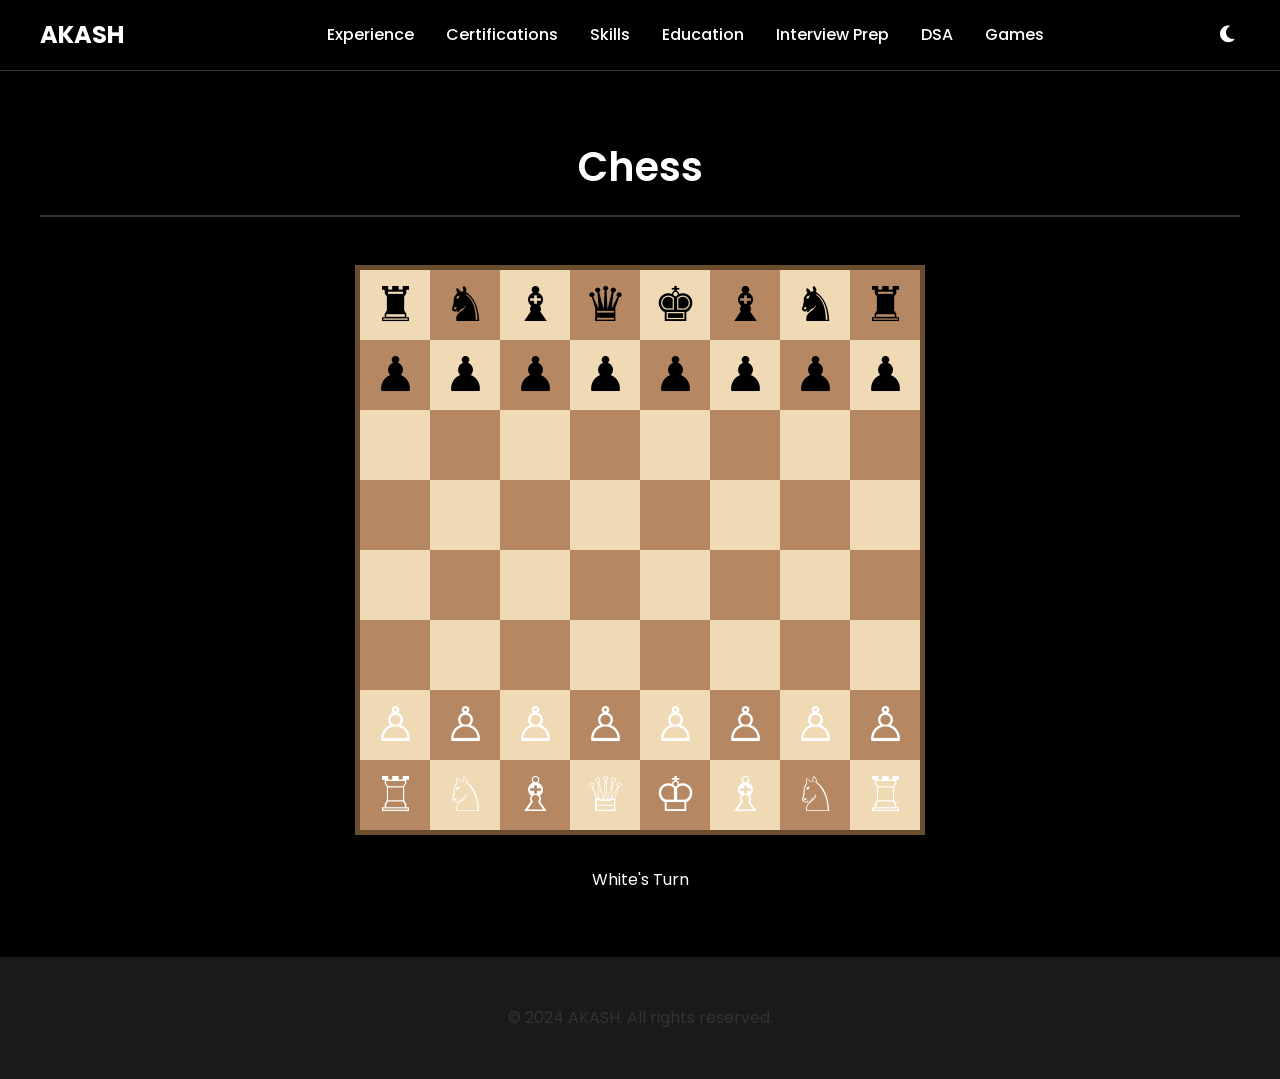
==== pages/chess.html @ ddff7714 "feat: Add navigation, theme toggle, and games This commit introduces several new features to the por" ====
<!DOCTYPE html>
<html lang="en">
<head>
    <meta charset="UTF-8">
    <meta name="viewport" content="width=device-width, initial-scale=1.0">
    <title>Chess</title>
    <link rel="stylesheet" href="../style.css">
    <link rel="preconnect" href="https://fonts.googleapis.com">
    <link rel="preconnect" href="https://fonts.gstatic.com" crossorigin>
    <link href="https://fonts.googleapis.com/css2?family=Poppins:wght@300;400;600;700&display=swap" rel="stylesheet">
    <link rel="stylesheet" href="https://cdnjs.cloudflare.com/ajax/libs/font-awesome/6.5.1/css/all.min.css">
    <style>
        .chess-container { text-align: center; }
        .chess-board {
            display: grid;
            grid-template-columns: repeat(8, 1fr);
            width: 560px;
            height: 560px;
            margin: 2rem auto;
            border: 5px solid #6A4C2F;
        }
        .chess-square {
            width: 70px;
            height: 70px;
            display: flex;
            justify-content: center;
            align-items: center;
            font-size: 3rem;
        }
        .chess-square.light { background-color: #F0D9B5; }
        .chess-square.dark { background-color: #B58863; }
        .chess-piece { cursor: pointer; }
        .selected { background-color: #6C9B6C !important; }
        .valid-move { background-color: #A8D8A8 !important; }
    </style>
</head>
<body>

    <nav class="navbar">
        <div class="container">
            <a href="../index.html" class="nav-logo">AKASH</a>
            <ul class="nav-menu">
                <li class="nav-item"><a href="../index.html#experience" class="nav-link">Experience</a></li>
                <li class="nav-item"><a href="../index.html#certifications" class="nav-link">Certifications</a></li>
                <li class="nav-item"><a href="../index.html#skills" class="nav-link">Skills</a></li>
                <li class="nav-item"><a href="../index.html#education" class="nav-link">Education</a></li>
                <li class="nav-item"><a href="interview_prep.html" class="nav-link">Interview Prep</a></li>
                <li class="nav-item"><a href="DSA.html" class="nav-link">DSA</a></li>
                <li class="nav-item"><a href="games.html" class="nav-link">Games</a></li>
            </ul>
            <button class="theme-toggle" id="theme-toggle">
                <i class="fas fa-moon"></i>
            </button>
        </div>
    </nav>

    <main class="container chess-container">
        <h2>Chess</h2>
        <div class="chess-board" id="chess-board"></div>
        <div class="game-status" id="game-status">White's Turn</div>
    </main>

    <footer>
        <p>&copy; 2024 AKASH. All rights reserved.</p>
    </footer>

    <script src="../script.js"></script>
    <script>
        document.addEventListener('DOMContentLoaded', () => {
            const boardElement = document.getElementById('chess-board');
            const statusElement = document.getElementById('game-status');

            let board = [];
            let selectedPiece = null;
            let turn = 'white';

            const pieces = {
                'r': '♜', 'n': '♞', 'b': '♝', 'q': '♛', 'k': '♚', 'p': '♟',
                'R': '♖', 'N': '♘', 'B': '♗', 'Q': '♕', 'K': '♔', 'P': '♙'
            };

            function initializeBoard() {
                board = [
                    ['r', 'n', 'b', 'q', 'k', 'b', 'n', 'r'],
                    ['p', 'p', 'p', 'p', 'p', 'p', 'p', 'p'],
                    ['', '', '', '', '', '', '', ''],
                    ['', '', '', '', '', '', '', ''],
                    ['', '', '', '', '', '', '', ''],
                    ['', '', '', '', '', '', '', ''],
                    ['P', 'P', 'P', 'P', 'P', 'P', 'P', 'P'],
                    ['R', 'N', 'B', 'Q', 'K', 'B', 'N', 'R']
                ];
                renderBoard();
            }

            function renderBoard() {
                boardElement.innerHTML = '';
                for (let r = 0; r < 8; r++) {
                    for (let c = 0; c < 8; c++) {
                        const square = document.createElement('div');
                        square.className = `chess-square ${(r + c) % 2 === 0 ? 'light' : 'dark'}`;
                        square.dataset.row = r;
                        square.dataset.col = c;

                        const pieceChar = board[r][c];
                        if (pieceChar) {
                            const pieceElement = document.createElement('span');
                            pieceElement.className = 'chess-piece';
                            pieceElement.textContent = pieces[pieceChar];
                            pieceElement.style.color = pieceChar === pieceChar.toUpperCase() ? 'white' : 'black';
                            square.appendChild(pieceElement);
                        }

                        square.addEventListener('click', onSquareClick);
                        boardElement.appendChild(square);
                    }
                }
            }

            function onSquareClick(e) {
                const square = e.currentTarget;
                const row = parseInt(square.dataset.row);
                const col = parseInt(square.dataset.col);
                const piece = board[row][col];

                if (selectedPiece) {
                    // move piece
                    movePiece(selectedPiece.row, selectedPiece.col, row, col);
                    selectedPiece = null;
                    clearHighlights();
                } else if (piece) {
                    // select piece
                    if ((turn === 'white' && piece === piece.toUpperCase()) || (turn === 'black' && piece === piece.toLowerCase())) {
                        selectedPiece = { piece, row, col };
                        highlightSquare(row, col);
                        // showValidMoves(row, col); // to be implemented
                    }
                }
            }

            function movePiece(fromRow, fromCol, toRow, toCol) {
                const piece = board[fromRow][fromCol];
                // Basic move validation (very simplified)
                if (isValidMove(piece, fromRow, fromCol, toRow, toCol)) {
                    board[toRow][toCol] = piece;
                    board[fromRow][fromCol] = '';
                    renderBoard();

                    turn = turn === 'white' ? 'black' : 'white';
                    statusElement.textContent = `${turn.charAt(0).toUpperCase() + turn.slice(1)}'s Turn`;

                    // Check for check/checkmate (to be implemented)
                }
            }

            function isValidMove(piece, fromRow, fromCol, toRow, toCol) {
                // This is a placeholder for the complex chess logic.
                // A full implementation would require rules for each piece.
                return true;
            }

            function highlightSquare(row, col) {
                clearHighlights();
                const square = boardElement.querySelector(`[data-row='${row}'][data-col='${col}']`);
                square.classList.add('selected');
            }

            function clearHighlights() {
                document.querySelectorAll('.selected').forEach(s => s.classList.remove('selected'));
                document.querySelectorAll('.valid-move').forEach(s => s.classList.remove('valid-move'));
            }

            initializeBoard();
        });
    </script>
</body>
</html>
---- style.css ----
/* Theme Variables */
:root {
    --background-color: #000000;
    --text-color: #FFFFFF;
    --primary-color: #1a1a1a;
    --secondary-color: #333;
    --accent-color: #FFFFFF;
    --glass-bg: rgba(255, 255, 255, 0.1);
    --glass-border: rgba(255, 255, 255, 0.2);
    --shadow-color: rgba(0, 0, 0, 0.37);
}

body.light-theme {
    --background-color: #FFFFFF;
    --text-color: #000000;
    --primary-color: #f0f0f0;
    --secondary-color: #dddddd;
    --accent-color: #000000;
    --glass-bg: rgba(0, 0, 0, 0.1);
    --glass-border: rgba(0, 0, 0, 0.2);
    --shadow-color: rgba(0, 0, 0, 0.1);
}


/* General Body Styles */
body {
    font-family: 'Poppins', sans-serif;
    background-color: var(--background-color);
    color: var(--text-color);
    margin: 0;
    padding: 0;
    line-height: 1.6;
    transition: background-color 0.3s, color 0.3s;
}

/* Navbar Styles */
.navbar {
    position: sticky;
    top: 0;
    left: 0;
    width: 100%;
    background: rgba(0,0,0,0.5);
    backdrop-filter: blur(10px);
    z-index: 1000;
    border-bottom: 1px solid var(--glass-border);
}

.navbar .container {
    display: flex;
    justify-content: space-between;
    align-items: center;
    padding: 1rem 2rem;
}

.nav-logo {
    font-size: 1.5rem;
    font-weight: bold;
    color: var(--text-color);
}

.nav-menu {
    display: flex;
    list-style: none;
    margin: 0;
    padding: 0;
}

.nav-item {
    margin-left: 2rem;
}

.nav-link {
    color: var(--text-color);
    font-weight: 500;
    transition: color 0.3s;
}

.nav-link:hover {
    color: #aaa;
}

.theme-toggle {
    background: none;
    border: none;
    color: var(--text-color);
    font-size: 1.2rem;
    cursor: pointer;
}

.container {
    max-width: 1200px;
    margin: 0 auto;
    padding: 4rem 2rem;
}

h1, h2, h3 {
    margin-top: 0;
    font-weight: 600;
}

h2 {
    text-align: center;
    font-size: 2.5rem;
    margin-bottom: 3rem;
    border-bottom: 2px solid #333;
    padding-bottom: 1rem;
}

a {
    color: #FFFFFF;
    text-decoration: none;
}

/* Hero Section */
.hero {
    height: 100vh;
    display: flex;
    justify-content: center;
    align-items: center;
    text-align: center;
    background: var(--primary-color);
}

.hero-content h1 {
    font-size: 4rem;
    margin-bottom: 0.5rem;
}

.hero-content p {
    font-size: 1.5rem;
    color: var(--secondary-color);
    margin-bottom: 2rem;
}

.hero-buttons {
    display: flex;
    justify-content: center;
    gap: 1rem;
}

/* Glassmorphism Effect */
.glass-button, .glass-effect {
    background: var(--glass-bg);
    border: 1px solid var(--glass-border);
    border-radius: 10px;
    padding: 1rem 2rem;
    color: var(--text-color);
    font-size: 1rem;
    font-weight: 600;
    transition: all 0.3s ease;
    backdrop-filter: blur(10px);
    -webkit-backdrop-filter: blur(10px);
}

.glass-button i {
    margin-right: 0.5rem;
}

.glass-button:hover, .glass-effect:hover {
    background: var(--glass-bg);
    transform: translateY(-5px);
    box-shadow: 0 8px 32px 0 var(--shadow-color);
}

/* Experience Section - Horizontal Layout */
.timeline {
    display: flex;
    justify-content: space-between;
    gap: 2rem;
    overflow-x: auto;
    padding-bottom: 1rem; /* for scrollbar */
}

.timeline-item {
    flex: 0 0 300px; /* fixed width for each item */
    padding: 1rem;
    border: 1px solid var(--secondary-color);
    border-radius: 8px;
}

.timeline-content {
    padding: 1rem;
    background: var(--primary-color);
    border-radius: 8px;
}

.timeline-content h3 {
    font-size: 1.5rem;
    margin-bottom: 0.5rem;
}

.timeline-content .organization {
    font-weight: bold;
    color: var(--secondary-color);
}

.timeline-content .location {
    font-style: italic;
    color: var(--secondary-color);
    margin-bottom: 0.5rem;
}

.timeline-content .description {
    color: var(--text-color);
}


/* Certifications Section */
.grid-layout {
    display: grid;
    grid-template-columns: repeat(auto-fit, minmax(300px, 1fr));
    gap: 2rem;
}

.card {
    padding: 2rem;
    text-align: center;
}

.card h3 {
    font-size: 1.5rem;
    margin-bottom: 1rem;
}

.card p {
    color: var(--secondary-color);
}
.card .description {
    font-size: 0.9rem;
    color: var(--text-color);
    margin-top: 1rem;
}


/* Skills Section */
.skills-layout {
    display: flex;
    flex-wrap: wrap;
    justify-content: center;
    gap: 3rem;
}

.skills-category {
    text-align: center;
}

.skills-category h3 {
    font-size: 1.5rem;
    margin-bottom: 1.5rem;
}

.skill-tag {
    display: inline-block;
    background-color: var(--secondary-color);
    color: var(--text-color);
    padding: 0.5rem 1rem;
    border-radius: 5px;
    margin: 0.25rem;
    font-size: 0.9rem;
}

/* Education Section */
.education-content {
    text-align: center;
    font-size: 1.2rem;
}

/* Footer */
footer {
    text-align: center;
    padding: 2rem 0;
    background-color: var(--primary-color);
    color: var(--secondary-color);
}

/* Responsive Design */
@media screen and (max-width: 768px) {
    .hero-content h1 {
        font-size: 3rem;
    }
    .hero-content p {
        font-size: 1.2rem;
    }

    .timeline::after {
        left: 20px;
    }

    .timeline-item {
        width: 100%;
        padding-left: 50px;
        padding-right: 1rem;
    }

    .timeline-item:nth-child(odd), .timeline-item:nth-child(even) {
        left: 0;
        text-align: left;
        padding-left: 50px;
    }

    .timeline-item::after {
        left: 12px;
    }
}
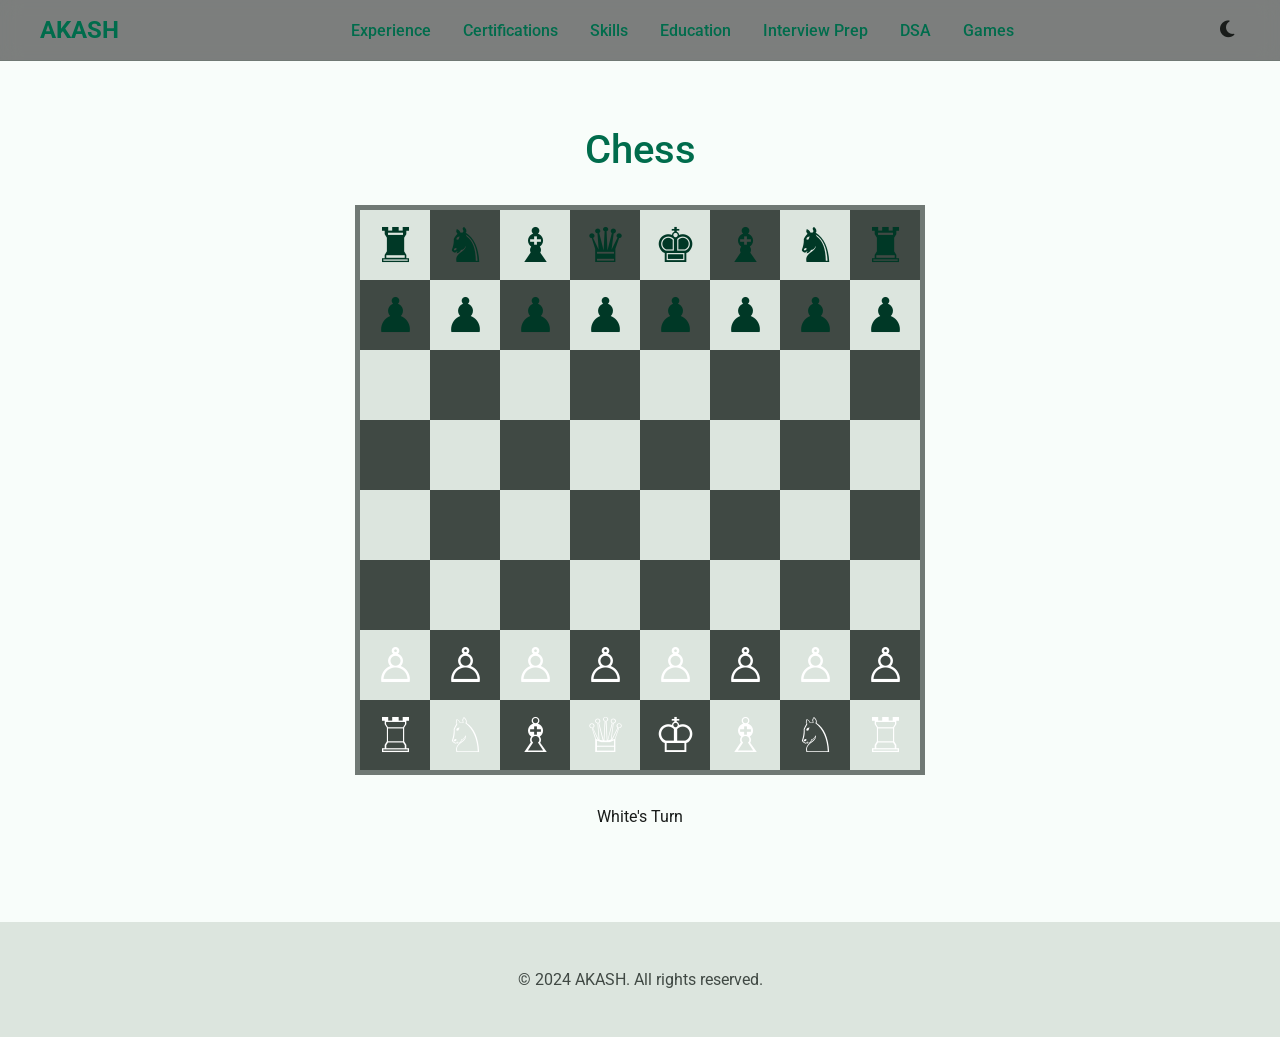
==== commit 663f92ca: "feat: Implement new portfolio design with Material 3 and games This commit introduces a complete ove" ====
--- a/pages/chess.html
+++ b/pages/chess.html
@@ -7,7 +7,7 @@
     <link rel="stylesheet" href="../style.css">
     <link rel="preconnect" href="https://fonts.googleapis.com">
     <link rel="preconnect" href="https://fonts.gstatic.com" crossorigin>
-    <link href="https://fonts.googleapis.com/css2?family=Poppins:wght@300;400;600;700&display=swap" rel="stylesheet">
+    <link href="https://fonts.googleapis.com/css2?family=Roboto:wght@300;400;500;700&display=swap" rel="stylesheet">
     <link rel="stylesheet" href="https://cdnjs.cloudflare.com/ajax/libs/font-awesome/6.5.1/css/all.min.css">
     <style>
         .chess-container { text-align: center; }
@@ -17,7 +17,10 @@
             width: 560px;
             height: 560px;
             margin: 2rem auto;
-            border: 5px solid #6A4C2F;
+            border: 5px solid var(--md-sys-color-outline-light);
+        }
+        body.dark-theme .chess-board {
+            border: 5px solid var(--md-sys-color-outline-dark);
         }
         .chess-square {
             width: 70px;
@@ -27,11 +30,13 @@
             align-items: center;
             font-size: 3rem;
         }
-        .chess-square.light { background-color: #F0D9B5; }
-        .chess-square.dark { background-color: #B58863; }
+        .chess-square.light { background-color: var(--md-sys-color-surface-variant-light); }
+        .chess-square.dark { background-color: var(--md-sys-color-surface-variant-dark); }
         .chess-piece { cursor: pointer; }
-        .selected { background-color: #6C9B6C !important; }
-        .valid-move { background-color: #A8D8A8 !important; }
+        .selected { background-color: var(--md-sys-color-secondary-container-light) !important; }
+        body.dark-theme .selected { background-color: var(--md-sys-color-secondary-container-dark) !important; }
+        .valid-move { background-color: var(--md-sys-color-tertiary-container-light) !important; }
+        body.dark-theme .valid-move { background-color: var(--md-sys-color-tertiary-container-dark) !important; }
     </style>
 </head>
 <body>
@@ -107,7 +112,7 @@
                             const pieceElement = document.createElement('span');
                             pieceElement.className = 'chess-piece';
                             pieceElement.textContent = pieces[pieceChar];
-                            pieceElement.style.color = pieceChar === pieceChar.toUpperCase() ? 'white' : 'black';
+                            pieceElement.style.color = pieceChar === pieceChar.toUpperCase() ? 'var(--md-sys-color-on-primary-light)' : 'var(--md-sys-color-on-primary-dark)';
                             square.appendChild(pieceElement);
                         }
 
@@ -124,23 +129,19 @@
                 const piece = board[row][col];
 
                 if (selectedPiece) {
-                    // move piece
                     movePiece(selectedPiece.row, selectedPiece.col, row, col);
                     selectedPiece = null;
                     clearHighlights();
                 } else if (piece) {
-                    // select piece
                     if ((turn === 'white' && piece === piece.toUpperCase()) || (turn === 'black' && piece === piece.toLowerCase())) {
                         selectedPiece = { piece, row, col };
                         highlightSquare(row, col);
-                        // showValidMoves(row, col); // to be implemented
                     }
                 }
             }
 
             function movePiece(fromRow, fromCol, toRow, toCol) {
                 const piece = board[fromRow][fromCol];
-                // Basic move validation (very simplified)
                 if (isValidMove(piece, fromRow, fromCol, toRow, toCol)) {
                     board[toRow][toCol] = piece;
                     board[fromRow][fromCol] = '';
@@ -148,14 +149,11 @@
 
                     turn = turn === 'white' ? 'black' : 'white';
                     statusElement.textContent = `${turn.charAt(0).toUpperCase() + turn.slice(1)}'s Turn`;
-
-                    // Check for check/checkmate (to be implemented)
                 }
             }
 
             function isValidMove(piece, fromRow, fromCol, toRow, toCol) {
-                // This is a placeholder for the complex chess logic.
-                // A full implementation would require rules for each piece.
+                // Placeholder for full chess logic
                 return true;
             }
 
@@ -167,7 +165,6 @@
 
             function clearHighlights() {
                 document.querySelectorAll('.selected').forEach(s => s.classList.remove('selected'));
-                document.querySelectorAll('.valid-move').forEach(s => s.classList.remove('valid-move'));
             }
 
             initializeBoard();
--- a/style.css
+++ b/style.css
@@ -1,36 +1,112 @@
-/* Theme Variables */
+/* Material 3 Expressive Color Palette */
 :root {
-    --background-color: #000000;
-    --text-color: #FFFFFF;
-    --primary-color: #1a1a1a;
-    --secondary-color: #333;
-    --accent-color: #FFFFFF;
-    --glass-bg: rgba(255, 255, 255, 0.1);
-    --glass-border: rgba(255, 255, 255, 0.2);
-    --shadow-color: rgba(0, 0, 0, 0.37);
-}
-
-body.light-theme {
-    --background-color: #FFFFFF;
-    --text-color: #000000;
-    --primary-color: #f0f0f0;
-    --secondary-color: #dddddd;
-    --accent-color: #000000;
-    --glass-bg: rgba(0, 0, 0, 0.1);
-    --glass-border: rgba(0, 0, 0, 0.2);
-    --shadow-color: rgba(0, 0, 0, 0.1);
-}
-
-
-/* General Body Styles */
+    /* Light Theme */
+    --md-sys-color-primary-light: #006C4C;
+    --md-sys-color-on-primary-light: #FFFFFF;
+    --md-sys-color-primary-container-light: #88F8C7;
+    --md-sys-color-on-primary-container-light: #002114;
+    --md-sys-color-secondary-light: #E91E63; /* Pink */
+    --md-sys-color-on-secondary-light: #FFFFFF;
+    --md-sys-color-secondary-container-light: #FFD9E2;
+    --md-sys-color-on-secondary-container-light: #3E001D;
+    --md-sys-color-tertiary-light: #00BCD4; /* Cyan */
+    --md-sys-color-on-tertiary-light: #FFFFFF;
+    --md-sys-color-tertiary-container-light: #B2EBF2;
+    --md-sys-color-on-tertiary-container-light: #001F23;
+    --md-sys-color-quaternary-light: #CDDC39; /* Lime */
+    --md-sys-color-on-quaternary-light: #000000;
+    --md-sys-color-quaternary-container-light: #F0F4C3;
+    --md-sys-color-on-quaternary-container-light: #1A1C00;
+    --md-sys-color-background-light: #F8FDFA;
+    --md-sys-color-on-background-light: #191C1A;
+    --md-sys-color-surface-light: #F8FDFA;
+    --md-sys-color-on-surface-light: #191C1A;
+    --md-sys-color-surface-variant-light: #DCE5DE;
+    --md-sys-color-on-surface-variant-light: #404944;
+    --md-sys-color-outline-light: #707974;
+
+    /* Dark Theme */
+    --md-sys-color-primary-dark: #6ADBAE;
+    --md-sys-color-on-primary-dark: #003826;
+    --md-sys-color-primary-container-dark: #005138;
+    --md-sys-color-on-primary-container-dark: #88F8C7;
+    --md-sys-color-secondary-dark: #FFB0C8;
+    --md-sys-color-on-secondary-dark: #5E1133;
+    --md-sys-color-secondary-container-dark: #7B2949;
+    --md-sys-color-on-secondary-container-dark: #FFD9E2;
+    --md-sys-color-tertiary-dark: #4FD8EB;
+    --md-sys-color-on-tertiary-dark: #00363C;
+    --md-sys-color-tertiary-container-dark: #004F57;
+    --md-sys-color-on-tertiary-container-dark: #97F0FF;
+    --md-sys-color-quaternary-dark: #D4DD53;
+    --md-sys-color-on-quaternary-dark: #2F3200;
+    --md-sys-color-quaternary-container-dark: #454900;
+    --md-sys-color-on-quaternary-container-dark: #F0F4C3;
+    --md-sys-color-background-dark: #191C1A;
+    --md-sys-color-on-background-dark: #E1E3DF;
+    --md-sys-color-surface-dark: #191C1A;
+    --md-sys-color-on-surface-dark: #E1E3DF;
+    --md-sys-color-surface-variant-dark: #404944;
+    --md-sys-color-on-surface-variant-dark: #C0C9C2;
+    --md-sys-color-outline-dark: #8A938D;
+}
+
+/* Base Styles */
 body {
-    font-family: 'Poppins', sans-serif;
-    background-color: var(--background-color);
-    color: var(--text-color);
+    font-family: 'Roboto', sans-serif;
+    background-color: var(--md-sys-color-background-light);
+    color: var(--md-sys-color-on-background-light);
     margin: 0;
     padding: 0;
-    line-height: 1.6;
     transition: background-color 0.3s, color 0.3s;
+}
+
+body.dark-theme {
+    background-color: var(--md-sys-color-background-dark);
+    color: var(--md-sys-color-on-background-dark);
+}
+
+.container {
+    max-width: 1200px;
+    margin: 0 auto;
+    padding: 2rem;
+}
+
+h1, h2, h3, h4, h5, h6 {
+    font-weight: 500;
+}
+
+h2 {
+    font-size: 2.5rem;
+    margin-bottom: 2rem;
+    text-align: center;
+    color: var(--md-sys-color-primary-light);
+}
+
+body.dark-theme h2 {
+    color: var(--md-sys-color-primary-dark);
+}
+
+a {
+    color: var(--md-sys-color-primary-light);
+    text-decoration: none;
+}
+
+body.dark-theme a {
+    color: var(--md-sys-color-primary-dark);
+}
+
+footer {
+    text-align: center;
+    padding: 2rem 0;
+    margin-top: 4rem;
+    background-color: var(--md-sys-color-surface-variant-light);
+    color: var(--md-sys-color-on-surface-variant-light);
+}
+
+body.dark-theme footer {
+    background-color: var(--md-sys-color-surface-variant-dark);
+    color: var(--md-sys-color-on-surface-variant-dark);
 }
 
 /* Navbar Styles */
@@ -42,7 +118,11 @@
     background: rgba(0,0,0,0.5);
     backdrop-filter: blur(10px);
     z-index: 1000;
-    border-bottom: 1px solid var(--glass-border);
+    border-bottom: 1px solid var(--md-sys-color-outline-light);
+}
+
+body.dark-theme .navbar {
+    border-bottom: 1px solid var(--md-sys-color-outline-dark);
 }
 
 .navbar .container {
@@ -55,7 +135,6 @@
 .nav-logo {
     font-size: 1.5rem;
     font-weight: bold;
-    color: var(--text-color);
 }
 
 .nav-menu {
@@ -70,235 +149,231 @@
 }
 
 .nav-link {
-    color: var(--text-color);
     font-weight: 500;
     transition: color 0.3s;
 }
 
 .nav-link:hover {
-    color: #aaa;
+    color: var(--md-sys-color-secondary-light);
+}
+
+body.dark-theme .nav-link:hover {
+    color: var(--md-sys-color-secondary-dark);
 }
 
 .theme-toggle {
     background: none;
     border: none;
-    color: var(--text-color);
+    color: var(--md-sys-color-on-surface-light);
     font-size: 1.2rem;
     cursor: pointer;
 }
 
-.container {
-    max-width: 1200px;
-    margin: 0 auto;
-    padding: 4rem 2rem;
-}
-
-h1, h2, h3 {
-    margin-top: 0;
-    font-weight: 600;
-}
-
-h2 {
-    text-align: center;
-    font-size: 2.5rem;
-    margin-bottom: 3rem;
-    border-bottom: 2px solid #333;
-    padding-bottom: 1rem;
-}
-
-a {
-    color: #FFFFFF;
-    text-decoration: none;
+body.dark-theme .theme-toggle {
+    color: var(--md-sys-color-on-surface-dark);
 }
 
 /* Hero Section */
-.hero {
+#hero {
     height: 100vh;
     display: flex;
+    flex-direction: column;
     justify-content: center;
     align-items: center;
     text-align: center;
-    background: var(--primary-color);
 }
 
 .hero-content h1 {
     font-size: 4rem;
+    font-weight: 700;
     margin-bottom: 0.5rem;
 }
 
 .hero-content p {
     font-size: 1.5rem;
-    color: var(--secondary-color);
     margin-bottom: 2rem;
+    color: var(--md-sys-color-on-surface-variant-light);
+}
+
+body.dark-theme .hero-content p {
+    color: var(--md-sys-color-on-surface-variant-dark);
 }
 
 .hero-buttons {
     display: flex;
-    justify-content: center;
     gap: 1rem;
 }
 
-/* Glassmorphism Effect */
-.glass-button, .glass-effect {
-    background: var(--glass-bg);
-    border: 1px solid var(--glass-border);
-    border-radius: 10px;
+.glass-button {
+    background: var(--md-sys-color-primary-container-light);
+    color: var(--md-sys-color-on-primary-container-light);
     padding: 1rem 2rem;
-    color: var(--text-color);
-    font-size: 1rem;
+    border-radius: 2rem;
     font-weight: 600;
     transition: all 0.3s ease;
-    backdrop-filter: blur(10px);
-    -webkit-backdrop-filter: blur(10px);
+}
+
+body.dark-theme .glass-button {
+    background: var(--md-sys-color-primary-container-dark);
+    color: var(--md-sys-color-on-primary-container-dark);
+}
+
+.glass-button:hover {
+    transform: translateY(-5px);
+    box-shadow: 0 8px 32px 0 rgba(0, 0, 0, 0.1);
 }
 
 .glass-button i {
     margin-right: 0.5rem;
 }
 
-.glass-button:hover, .glass-effect:hover {
-    background: var(--glass-bg);
-    transform: translateY(-5px);
-    box-shadow: 0 8px 32px 0 var(--shadow-color);
-}
-
-/* Experience Section - Horizontal Layout */
-.timeline {
-    display: flex;
-    justify-content: space-between;
+/* Experience Section */
+.experience-container {
+    display: flex;
     gap: 2rem;
     overflow-x: auto;
-    padding-bottom: 1rem; /* for scrollbar */
-}
-
-.timeline-item {
-    flex: 0 0 300px; /* fixed width for each item */
-    padding: 1rem;
-    border: 1px solid var(--secondary-color);
-    border-radius: 8px;
-}
-
-.timeline-content {
-    padding: 1rem;
-    background: var(--primary-color);
-    border-radius: 8px;
-}
-
-.timeline-content h3 {
-    font-size: 1.5rem;
+    padding-bottom: 1.5rem;
+}
+
+.experience-card {
+    flex: 0 0 320px;
+    background-color: var(--md-sys-color-surface-variant-light);
+    color: var(--md-sys-color-on-surface-variant-light);
+    padding: 2rem;
+    border-radius: 1rem;
+}
+
+body.dark-theme .experience-card {
+    background-color: var(--md-sys-color-surface-variant-dark);
+    color: var(--md-sys-color-on-surface-variant-dark);
+}
+
+.company-logo {
+    width: 50px;
+    height: 50px;
+    margin-bottom: 1rem;
+    border-radius: 50%;
+    object-fit: contain;
+}
+
+.experience-card h3 {
+    font-size: 1.5rem;
+    color: var(--md-sys-color-on-surface-light);
+}
+
+body.dark-theme .experience-card h3 {
+    color: var(--md-sys-color-on-surface-dark);
+}
+
+.experience-card .organization {
+    font-weight: 500;
     margin-bottom: 0.5rem;
 }
 
-.timeline-content .organization {
-    font-weight: bold;
-    color: var(--secondary-color);
-}
-
-.timeline-content .location {
+.experience-card .location {
     font-style: italic;
-    color: var(--secondary-color);
-    margin-bottom: 0.5rem;
-}
-
-.timeline-content .description {
-    color: var(--text-color);
-}
-
+    margin-bottom: 1rem;
+}
 
 /* Certifications Section */
-.grid-layout {
+.certifications-container {
     display: grid;
     grid-template-columns: repeat(auto-fit, minmax(300px, 1fr));
     gap: 2rem;
 }
 
-.card {
+.certification-card {
+    background-color: var(--md-sys-color-surface-light);
+    color: var(--md-sys-color-on-surface-light);
     padding: 2rem;
-    text-align: center;
-}
-
-.card h3 {
-    font-size: 1.5rem;
+    border-radius: 1rem;
+    border: 1px solid var(--md-sys-color-outline-light);
+}
+
+body.dark-theme .certification-card {
+    background-color: var(--md-sys-color-surface-dark);
+    color: var(--md-sys-color-on-surface-dark);
+    border: 1px solid var(--md-sys-color-outline-dark);
+}
+
+.cert-logo {
+    width: 50px;
+    height: 50px;
     margin-bottom: 1rem;
-}
-
-.card p {
-    color: var(--secondary-color);
-}
-.card .description {
-    font-size: 0.9rem;
-    color: var(--text-color);
-    margin-top: 1rem;
-}
-
+    border-radius: 0.5rem;
+    object-fit: contain;
+}
+
+.certification-card h3 {
+    font-size: 1.25rem;
+    margin-bottom: 0.5rem;
+}
+
+.certification-card .organization {
+    font-weight: 500;
+    color: var(--md-sys-color-secondary-light);
+    margin-bottom: 1rem;
+}
+
+body.dark-theme .certification-card .organization {
+    color: var(--md-sys-color-secondary-dark);
+}
 
 /* Skills Section */
-.skills-layout {
+.skills-container {
+    display: flex;
+    justify-content: center;
+    flex-wrap: wrap;
+    gap: 3rem;
+}
+
+.skills-category {
+    text-align: center;
+}
+
+.skills-category h3 {
+    font-size: 1.5rem;
+    margin-bottom: 1.5rem;
+    color: var(--md-sys-color-tertiary-light);
+}
+
+body.dark-theme .skills-category h3 {
+    color: var(--md-sys-color-tertiary-dark);
+}
+
+.skills-tags {
     display: flex;
     flex-wrap: wrap;
     justify-content: center;
-    gap: 3rem;
-}
-
-.skills-category {
-    text-align: center;
-}
-
-.skills-category h3 {
-    font-size: 1.5rem;
-    margin-bottom: 1.5rem;
+    gap: 0.5rem;
 }
 
 .skill-tag {
-    display: inline-block;
-    background-color: var(--secondary-color);
-    color: var(--text-color);
+    background-color: var(--md-sys-color-quaternary-container-light);
+    color: var(--md-sys-color-on-quaternary-container-light);
     padding: 0.5rem 1rem;
-    border-radius: 5px;
-    margin: 0.25rem;
-    font-size: 0.9rem;
+    border-radius: 1rem;
+}
+
+body.dark-theme .skill-tag {
+    background-color: var(--md-sys-color-quaternary-container-dark);
+    color: var(--md-sys-color-on-quaternary-container-dark);
 }
 
 /* Education Section */
 .education-content {
     text-align: center;
+}
+
+.education-content h3 {
+    font-size: 1.5rem;
+}
+
+.education-content p {
     font-size: 1.2rem;
-}
-
-/* Footer */
-footer {
-    text-align: center;
-    padding: 2rem 0;
-    background-color: var(--primary-color);
-    color: var(--secondary-color);
-}
-
-/* Responsive Design */
-@media screen and (max-width: 768px) {
-    .hero-content h1 {
-        font-size: 3rem;
-    }
-    .hero-content p {
-        font-size: 1.2rem;
-    }
-
-    .timeline::after {
-        left: 20px;
-    }
-
-    .timeline-item {
-        width: 100%;
-        padding-left: 50px;
-        padding-right: 1rem;
-    }
-
-    .timeline-item:nth-child(odd), .timeline-item:nth-child(even) {
-        left: 0;
-        text-align: left;
-        padding-left: 50px;
-    }
-
-    .timeline-item::after {
-        left: 12px;
-    }
-}
+    color: var(--md-sys-color-on-surface-variant-light);
+}
+
+body.dark-theme .education-content p {
+    color: var(--md-sys-color-on-surface-variant-dark);
+}
